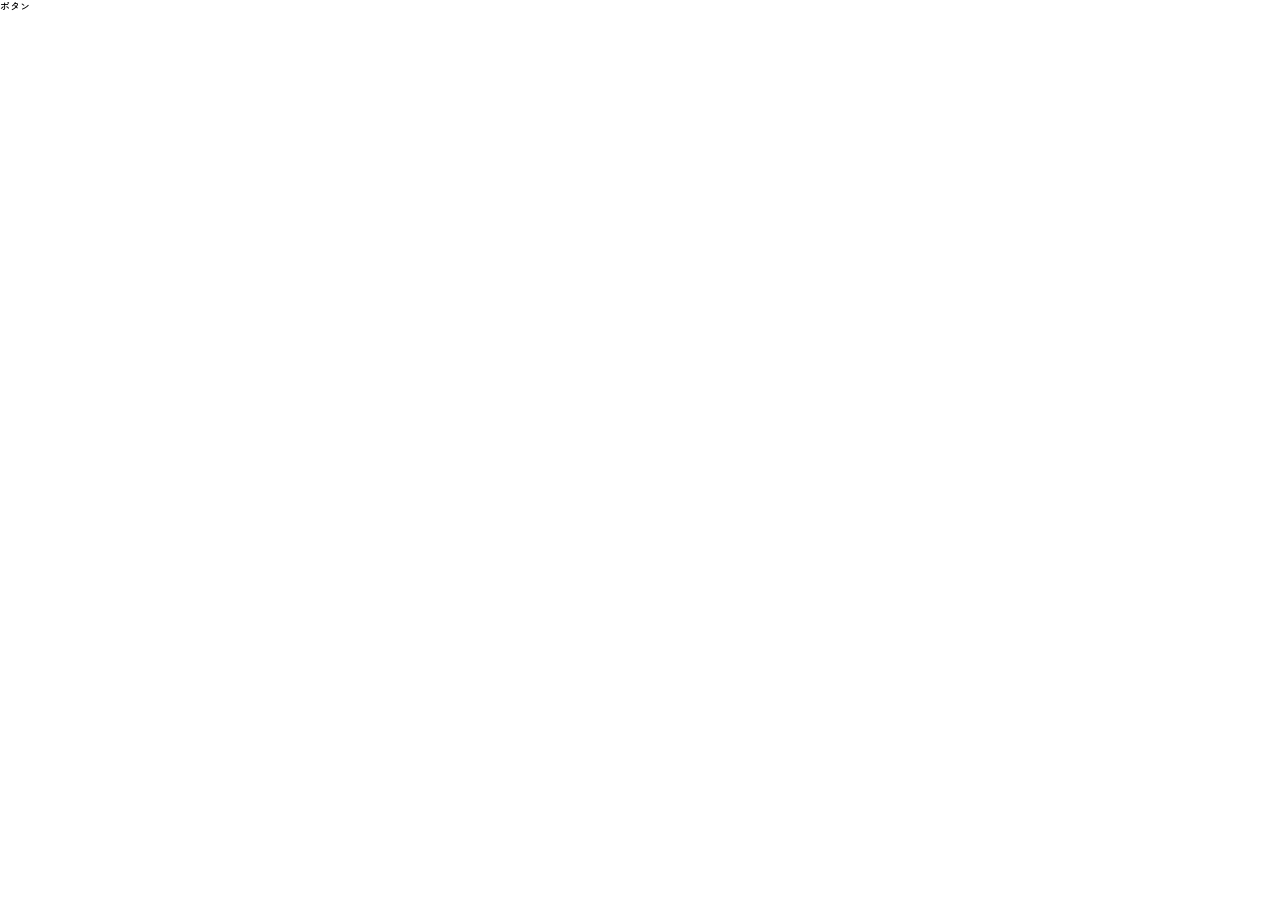
==== chara.html @ 54277536 "専攻絞り込みjs 完成" ====
<!DOCTYPE html>
<html lang="ja">
<head>
    <meta charset="UTF-8">
    <meta name="viewport" content="width=device-width, initial-scale=1.0">
    <title>卒制SP</title>

    <link rel="preconnect" href="https://fonts.googleapis.com">
    <link rel="preconnect" href="https://fonts.gstatic.com" crossorigin>
    <link href="https://fonts.googleapis.com/css2?family=Zen+Maru+Gothic:wght@500&display=swap" rel="stylesheet">

    <link rel="stylesheet" href="css/destyle.css">
    <link rel="stylesheet" href="css/style.css">
    <script src="js/jquery-3.7.1.min 2.js"></script>
    <script src="js/script.js"></script>
</head>
<body>
    

    <a href="main.html">ボタン</a>


</body>
</html>
---- css/destyle.css ----
/*! destyle.css v2.0.2 | MIT License | https://github.com/nicolas-cusan/destyle.css */

/* Reset box-model and set borders */
/* ============================================ */

*,
::before,
::after {
  box-sizing: border-box;
  border-style: solid;
  border-width: 0;
}

/* Document */
/* ============================================ */

/**
 * 1. Correct the line height in all browsers.
 * 2. Prevent adjustments of font size after orientation changes in iOS.
 * 3. Remove gray overlay on links for iOS.
 */

html {
  line-height: 1.15; /* 1 */
  -webkit-text-size-adjust: 100%; /* 2 */
  -webkit-tap-highlight-color: transparent; /* 3*/
}

/* Sections */
/* ============================================ */

/**
 * Remove the margin in all browsers.
 */

body {
  margin: 0;
}

/**
 * Render the `main` element consistently in IE.
 */

main {
  display: block;
}

/* Vertical rhythm */
/* ============================================ */

p,
table,
blockquote,
address,
pre,
iframe,
form,
figure,
dl {
  margin: 0;
}

/* Headings */
/* ============================================ */

h1,
h2,
h3,
h4,
h5,
h6 {
  font-size: inherit;
  line-height: inherit;
  font-weight: inherit;
  margin: 0;
}

/* Lists (enumeration) */
/* ============================================ */

ul,
ol {
  margin: 0;
  padding: 0;
  list-style: none;
}

/* Lists (definition) */
/* ============================================ */

dt {
  font-weight: bold;
}

dd {
  margin-left: 0;
}

/* Grouping content */
/* ============================================ */

/**
 * 1. Add the correct box sizing in Firefox.
 * 2. Show the overflow in Edge and IE.
 */

hr {
  box-sizing: content-box; /* 1 */
  height: 0; /* 1 */
  overflow: visible; /* 2 */
  border-top-width: 1px;
  margin: 0;
  clear: both;
  color: inherit;
}

/**
 * 1. Correct the inheritance and scaling of font size in all browsers.
 * 2. Correct the odd `em` font sizing in all browsers.
 */

pre {
  font-family: monospace, monospace; /* 1 */
  font-size: inherit; /* 2 */
}

address {
  font-style: inherit;
}

/* Text-level semantics */
/* ============================================ */

/**
 * Remove the gray background on active links in IE 10.
 */

a {
  background-color: transparent;
  text-decoration: none;
  color: inherit;
}

/**
 * 1. Remove the bottom border in Chrome 57-
 * 2. Add the correct text decoration in Chrome, Edge, IE, Opera, and Safari.
 */

abbr[title] {
  text-decoration: underline; /* 2 */
  text-decoration: underline dotted; /* 2 */
}

/**
 * Add the correct font weight in Chrome, Edge, and Safari.
 */

b,
strong {
  font-weight: bolder;
}

/**
 * 1. Correct the inheritance and scaling of font size in all browsers.
 * 2. Correct the odd `em` font sizing in all browsers.
 */

code,
kbd,
samp {
  font-family: monospace, monospace; /* 1 */
  font-size: inherit; /* 2 */
}

/**
 * Add the correct font size in all browsers.
 */

small {
  font-size: 80%;
}

/**
 * Prevent `sub` and `sup` elements from affecting the line height in
 * all browsers.
 */

sub,
sup {
  font-size: 75%;
  line-height: 0;
  position: relative;
  vertical-align: baseline;
}

sub {
  bottom: -0.25em;
}

sup {
  top: -0.5em;
}

/* Embedded content */
/* ============================================ */

/**
 * Prevent vertical alignment issues.
 */

img,
embed,
object,
iframe {
  vertical-align: bottom;
}

/* Forms */
/* ============================================ */

/**
 * Reset form fields to make them styleable
 */

button,
input,
optgroup,
select,
textarea {
  -webkit-appearance: none;
  appearance: none;
  vertical-align: middle;
  color: inherit;
  font: inherit;
  background: transparent;
  padding: 0;
  margin: 0;
  outline: 0;
  border-radius: 0;
  text-align: inherit;
}

/**
 * Reset radio and checkbox appearance to preserve their look in iOS.
 */

[type="checkbox"] {
  -webkit-appearance: checkbox;
  appearance: checkbox;
}

[type="radio"] {
  -webkit-appearance: radio;
  appearance: radio;
}

/**
 * Show the overflow in IE.
 * 1. Show the overflow in Edge.
 */

button,
input {
  /* 1 */
  overflow: visible;
}

/**
 * Remove the inheritance of text transform in Edge, Firefox, and IE.
 * 1. Remove the inheritance of text transform in Firefox.
 */

button,
select {
  /* 1 */
  text-transform: none;
}

/**
 * Correct the inability to style clickable types in iOS and Safari.
 */

button,
[type="button"],
[type="reset"],
[type="submit"] {
  cursor: pointer;
  -webkit-appearance: none;
  appearance: none;
}

button[disabled],
[type="button"][disabled],
[type="reset"][disabled],
[type="submit"][disabled] {
  cursor: default;
}

/**
 * Remove the inner border and padding in Firefox.
 */

button::-moz-focus-inner,
[type="button"]::-moz-focus-inner,
[type="reset"]::-moz-focus-inner,
[type="submit"]::-moz-focus-inner {
  border-style: none;
  padding: 0;
}

/**
 * Restore the focus styles unset by the previous rule.
 */

button:-moz-focusring,
[type="button"]:-moz-focusring,
[type="reset"]:-moz-focusring,
[type="submit"]:-moz-focusring {
  outline: 1px dotted ButtonText;
}

/**
 * Remove arrow in IE10 & IE11
 */

select::-ms-expand {
  display: none;
}

/**
 * Remove padding
 */

option {
  padding: 0;
}

/**
 * Reset to invisible
 */

fieldset {
  margin: 0;
  padding: 0;
  min-width: 0;
}

/**
 * 1. Correct the text wrapping in Edge and IE.
 * 2. Correct the color inheritance from `fieldset` elements in IE.
 * 3. Remove the padding so developers are not caught out when they zero out
 *    `fieldset` elements in all browsers.
 */

legend {
  color: inherit; /* 2 */
  display: table; /* 1 */
  max-width: 100%; /* 1 */
  padding: 0; /* 3 */
  white-space: normal; /* 1 */
}

/**
 * Add the correct vertical alignment in Chrome, Firefox, and Opera.
 */

progress {
  vertical-align: baseline;
}

/**
 * Remove the default vertical scrollbar in IE 10+.
 */

textarea {
  overflow: auto;
}

/**
 * Correct the cursor style of increment and decrement buttons in Chrome.
 */

[type="number"]::-webkit-inner-spin-button,
[type="number"]::-webkit-outer-spin-button {
  height: auto;
}

/**
 * 1. Correct the outline style in Safari.
 */

[type="search"] {
  outline-offset: -2px; /* 1 */
}

/**
 * Remove the inner padding in Chrome and Safari on macOS.
 */

[type="search"]::-webkit-search-decoration {
  -webkit-appearance: none;
}

/**
 * 1. Correct the inability to style clickable types in iOS and Safari.
 * 2. Change font properties to `inherit` in Safari.
 */

::-webkit-file-upload-button {
  -webkit-appearance: button; /* 1 */
  font: inherit; /* 2 */
}

/**
 * Clickable labels
 */

label[for] {
  cursor: pointer;
}

/* Interactive */
/* ============================================ */

/*
 * Add the correct display in Edge, IE 10+, and Firefox.
 */

details {
  display: block;
}

/*
 * Add the correct display in all browsers.
 */

summary {
  display: list-item;
}

/*
 * Remove outline for editable content.
 */

[contenteditable] {
  outline: none;
}

/* Table */
/* ============================================ */

table {
  border-collapse: collapse;
  border-spacing: 0;
}

caption {
  text-align: left;
}

td,
th {
  vertical-align: top;
  padding: 0;
}

th {
  text-align: left;
  font-weight: bold;
}

/* Misc */
/* ============================================ */

/**
 * Add the correct display in IE 10+.
 */

template {
  display: none;
}

/**
 * Add the correct display in IE 10.
 */

[hidden] {
  display: none;
}
---- css/style.css ----
html {
  font-family: "Zen Maru Gothic", sans-serif;
  font-weight: 500;
  font-style: normal;
  font-size: 10px;
}

.all-wrapper {
  width: 100vw;
  height: auto;
  background-color: #F6F2EB;
}
.all-wrapper h1 {
  width: 100vw;
  padding: 20px 0;
  text-align: center;
  color: #fff;
  font-size: 2rem;
  background-color: #211816;
}
.all-wrapper .main-block-wrapper {
  width: 100%;
  padding: 0 5vw;
}
.all-wrapper .main-block-wrapper .main-block {
  width: 100%;
}
.all-wrapper .main-block-wrapper .main-block .filter-btn-block {
  width: 100%;
  margin: 20px 0;
  display: flex;
  align-items: center;
  justify-content: space-between;
}
.all-wrapper .main-block-wrapper .main-block .filter-btn-block .filter-btn {
  width: calc((100% - 20px) / 5);
  padding: 4px 0;
  border: #211816 3px solid;
  border-radius: 40px;
  font-size: 1.6rem;
  text-align: center;
  background-color: #F6F2EB;
}
.all-wrapper .main-block-wrapper .main-block .filter-btn-block .filter-btn.btn-on.all {
  background-color: #211816;
  color: #fff;
}
.all-wrapper .main-block-wrapper .main-block .filter-btn-block .filter-btn.btn-on.web {
  background-color: #3053F0;
  color: #fff;
}
.all-wrapper .main-block-wrapper .main-block .filter-btn-block .filter-btn.btn-on.gra {
  background-color: #D00C3E;
  color: #fff;
}
.all-wrapper .main-block-wrapper .main-block .filter-btn-block .filter-btn.btn-on.mov {
  background-color: #F5CE28;
}
.all-wrapper .main-block-wrapper .main-block .filter-btn-block .filter-btn.btn-on.teacher {
  background-color: #fff;
}
.all-wrapper .main-block-wrapper .main-block .filter-btn-block .filter-btn .all:hover {
  background-color: #211816;
  color: #fff;
}
.all-wrapper .main-block-wrapper .main-block .filter-btn-block .filter-btn .web:hover {
  background-color: #3053F0;
  color: #fff;
}
.all-wrapper .main-block-wrapper .main-block .filter-btn-block .filter-btn .gra:hover {
  background-color: #D00C3E;
  color: #fff;
}
.all-wrapper .main-block-wrapper .main-block .filter-btn-block .filter-btn .mov:hover {
  background-color: #F5CE28;
}
.all-wrapper .main-block-wrapper .main-block .filter-btn-block .filter-btn .teacher:hover {
  background-color: #fff;
}
.all-wrapper .main-block-wrapper .main-block .chara-block-wrapper {
  width: 100%;
}
.all-wrapper .main-block-wrapper .main-block .chara-block-wrapper .chara-block {
  width: 100%;
  display: flex;
  flex-wrap: wrap;
  justify-content: space-between;
  row-gap: 4vw;
}
.all-wrapper .main-block-wrapper .main-block .chara-block-wrapper .chara-block li {
  width: 43vw;
  height: 43vw;
  background-color: #fff;
  border: #211816 4px solid;
  border-radius: 10px;
}
.all-wrapper .main-block-wrapper .main-block .chara-block-wrapper .chara-block li a {
  width: 100%;
  height: 100%;
  display: flex;
  align-items: center;
  justify-content: center;
}
.all-wrapper .main-block-wrapper .main-block .chara-block-wrapper .chara-block li a img {
  width: auto;
  height: 40vw;
  -o-object-fit: cover;
     object-fit: cover;
}
.all-wrapper footer {
  width: 100vw;
  margin-top: 40px;
  padding: 10px 0;
  text-align: center;
  color: #fff;
  background-color: #211816;
}/*# sourceMappingURL=style.css.map */
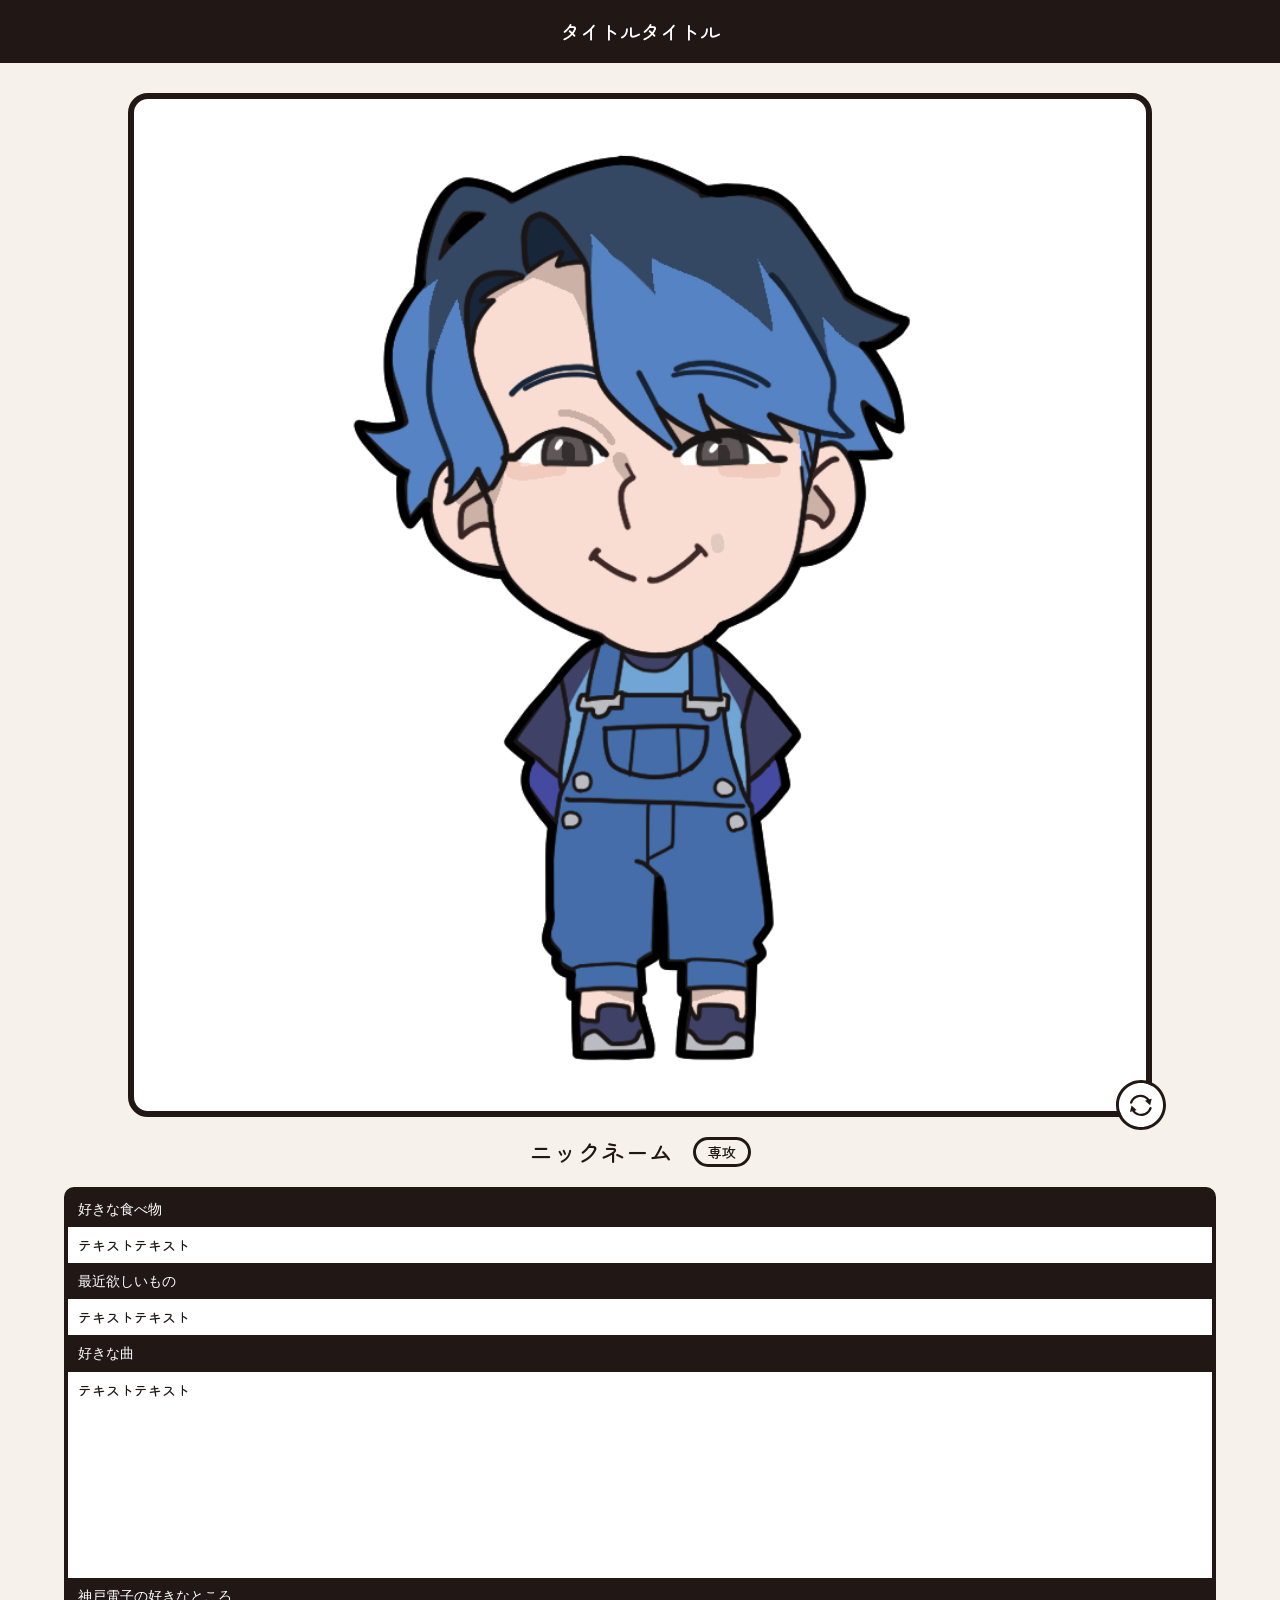
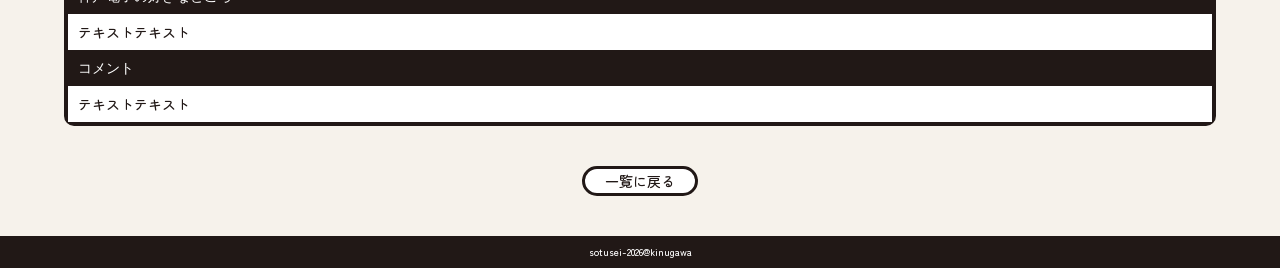
==== commit d22fa922: "charaページ　ベース完了" ====
--- a/chara.html
+++ b/chara.html
@@ -1,5 +1,6 @@
 <!DOCTYPE html>
 <html lang="ja">
+
 <head>
     <meta charset="UTF-8">
     <meta name="viewport" content="width=device-width, initial-scale=1.0">
@@ -14,11 +15,77 @@
     <script src="js/jquery-3.7.1.min 2.js"></script>
     <script src="js/script.js"></script>
 </head>
+
 <body>
-    
 
-    <a href="main.html">ボタン</a>
+
+    <!-- 背景+padding -->
+    <div class="all-wrapper chara">
+
+        <h1>タイトルタイトル</h1>
+
+        <div class="main-block-wrapper">
+            <div class="main-block">
+
+                <div class="chara-image-block">
+                    <div class="chara-image">
+                        <img class="c-img c-main" src="img/chara_angelica.png" alt="アンジェリカ">
+                        <img class="c-img c-hover" src="img/chara_angelica02.png" alt="アンジェリカ02">
+                    </div>
+                    <div class="rotate">
+                        <svg width="50" height="50" viewBox="0 0 50 50" fill="none" xmlns="http://www.w3.org/2000/svg">
+                            <path
+                                d="M47.0581 24.9988C47.0581 37.1815 37.182 47.0576 24.9993 47.0576C12.8165 47.0576 2.94043 37.1815 2.94043 24.9988C2.94043 12.816 12.8165 2.93994 24.9993 2.93994C37.182 2.93994 47.0581 12.816 47.0581 24.9988Z"
+                                fill="white" />
+                            <path
+                                d="M47.0588 25C47.0588 12.8172 37.1828 2.94118 25 2.94118C12.8172 2.94118 2.94118 12.8172 2.94118 25C2.94118 37.1828 12.8172 47.0588 25 47.0588C37.1828 47.0588 47.0588 37.1828 47.0588 25ZM50 25C50 38.8071 38.8071 50 25 50C11.1929 50 0 38.8071 0 25C0 11.1929 11.1929 0 25 0C38.8071 0 50 11.1929 50 25Z"
+                                fill="#211816" />
+                            <path
+                                d="M15.1415 22.6051C16.3467 18.6966 20.0529 15.8504 24.4377 15.8504C29.7996 15.8504 34.1493 20.1054 34.1493 25.3568"
+                                fill="white" />
+                            <path
+                                d="M33.4268 19.3581C31.4114 16.4718 28.0386 14.7051 24.4377 14.7051C19.6785 14.7051 15.3931 17.8176 14.0211 22.2758C13.8339 22.8829 14.185 23.5214 14.8022 23.7047C14.9163 23.739 15.0274 23.7533 15.1415 23.7533C15.6446 23.7533 16.1097 23.4326 16.2618 22.9373C17.3412 19.4382 20.7023 16.9958 24.4407 16.9958C27.0236 16.9958 29.4544 18.1554 31.0633 20.0854L28.9981 20.721L34.1523 25.3568L35.6792 18.6708L33.4327 19.3609L33.4268 19.3581Z"
+                                fill="#211816" />
+                            <path
+                                d="M34.5055 28.1257C33.3003 32.0342 29.5941 34.8804 25.2063 34.8804C19.8445 34.8804 15.4947 30.6254 15.4947 25.374"
+                                fill="white" />
+                            <path
+                                d="M34.8419 27.0293C34.2247 26.8461 33.5694 27.1897 33.3822 27.7938C32.3028 31.2929 28.9418 33.7353 25.2034 33.7353C22.6205 33.7353 20.1896 32.5757 18.5808 30.6458L20.6489 30.0101L15.4976 25.3772L13.9707 32.0631L16.2172 31.3731C18.2327 34.2593 21.6084 36.026 25.2063 36.026C29.9656 36.026 34.251 32.9136 35.6258 28.4553C35.8131 27.8511 35.462 27.2097 34.8448 27.0265L34.8419 27.0293Z"
+                                fill="#211816" />
+                        </svg>
+                    </div>
+                </div>
+
+                <div class="person-block">
+                    <h2 class="name">ニックネーム</h2>
+                    <div class="major">専攻</div>
+                </div>
+
+                <div class="detail-block">
+                    <dl>
+                        <dt class="food food-q">好きな食べ物</dt>
+                        <dd class="food food-a">テキストテキスト</dd>
+                        <dt class="want want-q">最近欲しいもの</dt>
+                        <dd class="want want-a">テキストテキスト</dd>
+                        <dt class="music music-q">好きな曲</dt>
+                        <dd class="music music-a">テキストテキスト</dd>
+                        <dd><iframe src="" frameborder="0"></iframe></dd>
+                        <dt class="kd kd-q">神戸電子の好きなところ</dt>
+                        <dd class="kd kd-a">テキストテキスト</dd>
+                        <dt class="free free-q">コメント</dt>
+                        <dd class="free free-a">テキストテキスト</dd>
+                    </dl>
+                </div>
+
+                <a class="to-main" href="main.html">一覧に戻る</a>
+
+            </div>
+        </div>
+
+        <footer>sotusei-2026@kinugawa</footer>
+    </div>
 
 
 </body>
+
 </html>
--- a/css/style.css
+++ b/css/style.css
@@ -3,6 +3,7 @@
   font-weight: 500;
   font-style: normal;
   font-size: 10px;
+  color: #211816;
 }
 
 .all-wrapper {
@@ -107,6 +108,104 @@
   -o-object-fit: cover;
      object-fit: cover;
 }
+.all-wrapper.chara .main-block {
+  display: flex;
+  flex-direction: column;
+  align-items: center;
+  justify-content: center;
+}
+.all-wrapper.chara .main-block .chara-image-block {
+  position: relative;
+  width: 80vw;
+  height: 80vw;
+  margin-top: 30px;
+  background-color: #fff;
+  border: #211816 6px solid;
+  border-radius: 20px;
+}
+.all-wrapper.chara .main-block .chara-image-block .chara-image {
+  width: 100%;
+  height: 100%;
+  display: flex;
+  align-items: center;
+  justify-content: center;
+  perspective: 800px;
+  transform-style: preserve-3d;
+  transition: 0.4s;
+}
+.all-wrapper.chara .main-block .chara-image-block .chara-image .c-img {
+  position: absolute;
+  width: auto;
+  height: 74vw;
+  backface-visibility: hidden;
+  transform-style: preserve-3d;
+}
+.all-wrapper.chara .main-block .chara-image-block .chara-image .c-img.c-main {
+  transform: rotateY(0deg);
+}
+.all-wrapper.chara .main-block .chara-image-block .chara-image .c-img.c-hover {
+  transform: rotateY(180deg);
+}
+.all-wrapper.chara .main-block .chara-image-block .chara-image.rotate-on {
+  transform: rotateY(180deg);
+}
+.all-wrapper.chara .main-block .chara-image-block .rotate {
+  position: absolute;
+  bottom: -20px;
+  right: -20px;
+  cursor: pointer;
+}
+.all-wrapper.chara .main-block .person-block {
+  display: flex;
+  align-items: center;
+  justify-content: center;
+  gap: 20px;
+  width: 100%;
+  margin-top: 20px;
+}
+.all-wrapper.chara .main-block .person-block .name {
+  font-size: 2.4rem;
+}
+.all-wrapper.chara .main-block .person-block .major {
+  padding: 4px 12px;
+  border: #211816 3px solid;
+  border-radius: 40px;
+  font-size: 1.4rem;
+  text-align: center;
+  background-color: #F6F2EB;
+}
+.all-wrapper.chara .main-block .detail-block {
+  width: 100%;
+  margin-top: 20px;
+  border: #211816 solid 4px;
+  border-radius: 10px;
+}
+.all-wrapper.chara .main-block .detail-block dl dt,
+.all-wrapper.chara .main-block .detail-block dl dd {
+  padding: 10px;
+  font-size: 1.4rem;
+}
+.all-wrapper.chara .main-block .detail-block dl dt {
+  background-color: #211816;
+  color: #fff;
+  font-weight: lighter;
+}
+.all-wrapper.chara .main-block .detail-block dl dd {
+  background-color: #fff;
+}
+.all-wrapper.chara .main-block .to-main {
+  padding: 4px 20px;
+  background-color: #fff;
+  border: #211816 solid 3px;
+  border-radius: 40px;
+  margin-top: 40px;
+  font-size: 1.4rem;
+  transition: 0.4s;
+}
+.all-wrapper.chara .main-block .to-main:hover {
+  background-color: #211816;
+  color: #fff;
+}
 .all-wrapper footer {
   width: 100vw;
   margin-top: 40px;
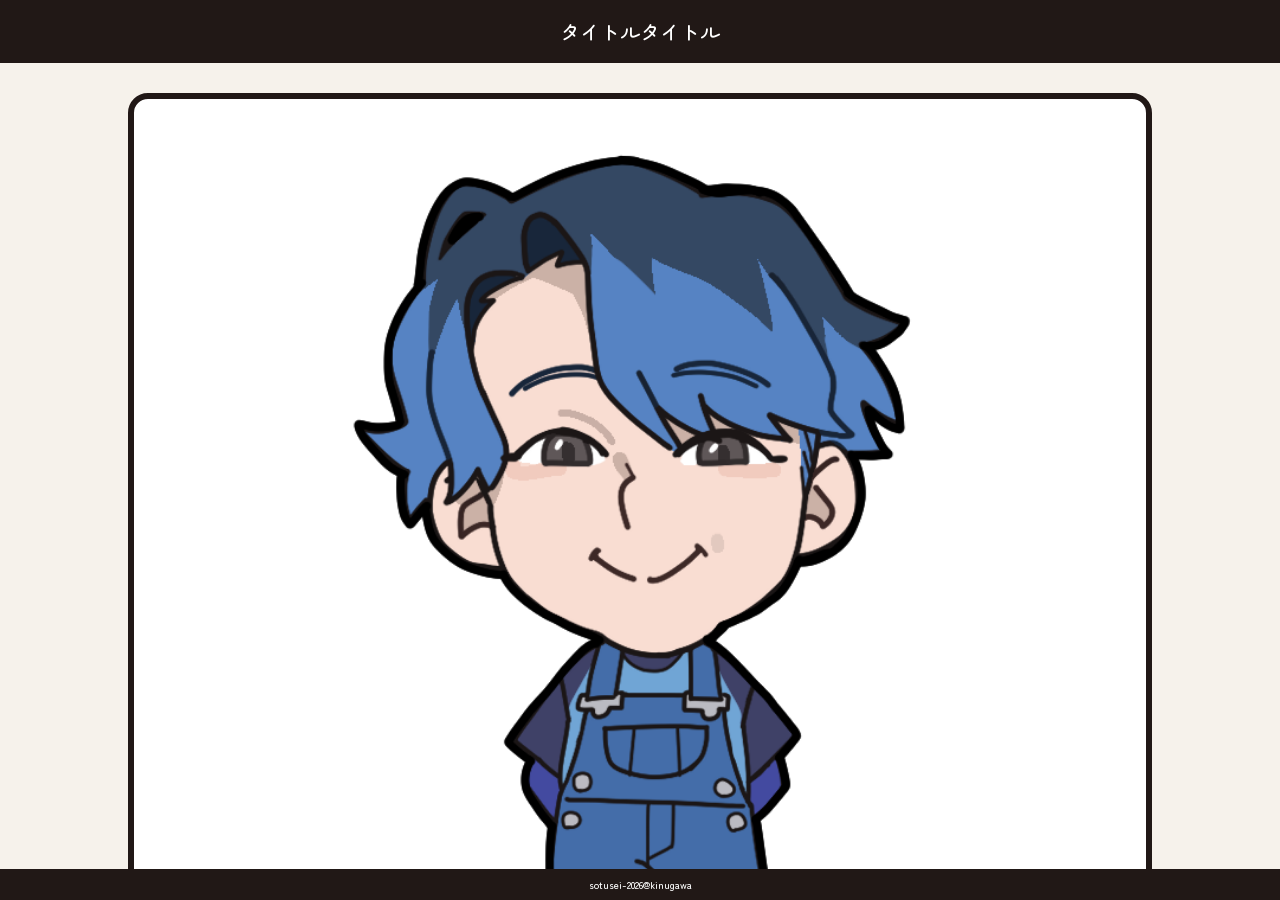
==== commit f69afde0: "charaページ　js" ====
--- a/chara.html
+++ b/chara.html
@@ -13,6 +13,7 @@
     <link rel="stylesheet" href="css/destyle.css">
     <link rel="stylesheet" href="css/style.css">
     <script src="js/jquery-3.7.1.min 2.js"></script>
+    <script src="js/set.js"></script>
     <script src="js/script.js"></script>
 </head>
 
@@ -20,7 +21,7 @@
 
 
     <!-- 背景+padding -->
-    <div class="all-wrapper chara">
+    <div class="all-wrapper chara-wrapper">
 
         <h1>タイトルタイトル</h1>
 
@@ -57,23 +58,22 @@
                 </div>
 
                 <div class="person-block">
-                    <h2 class="name">ニックネーム</h2>
+                    <h2 class="name"></h2>
                     <div class="major">専攻</div>
                 </div>
 
                 <div class="detail-block">
                     <dl>
-                        <dt class="food food-q">好きな食べ物</dt>
-                        <dd class="food food-a">テキストテキスト</dd>
+                        <dt class="food food-q corner-top">好きな食べ物</dt>
+                        <dd class="food food-a"></dd>
                         <dt class="want want-q">最近欲しいもの</dt>
-                        <dd class="want want-a">テキストテキスト</dd>
+                        <dd class="want want-a"></dd>
                         <dt class="music music-q">好きな曲</dt>
-                        <dd class="music music-a">テキストテキスト</dd>
-                        <dd><iframe src="" frameborder="0"></iframe></dd>
+                        <dd class="music music-a"></dd>
                         <dt class="kd kd-q">神戸電子の好きなところ</dt>
-                        <dd class="kd kd-a">テキストテキスト</dd>
+                        <dd class="kd kd-a"></dd>
                         <dt class="free free-q">コメント</dt>
-                        <dd class="free free-a">テキストテキスト</dd>
+                        <dd class="free free-a corner-bottom"></dd>
                     </dl>
                 </div>
 
--- a/css/style.css
+++ b/css/style.css
@@ -8,8 +8,9 @@
 
 .all-wrapper {
   width: 100vw;
-  height: auto;
+  height: 100vh;
   background-color: #F6F2EB;
+  overflow: scroll;
 }
 .all-wrapper h1 {
   width: 100vw;
@@ -80,6 +81,7 @@
 }
 .all-wrapper .main-block-wrapper .main-block .chara-block-wrapper {
   width: 100%;
+  margin-bottom: 60px;
 }
 .all-wrapper .main-block-wrapper .main-block .chara-block-wrapper .chara-block {
   width: 100%;
@@ -108,13 +110,13 @@
   -o-object-fit: cover;
      object-fit: cover;
 }
-.all-wrapper.chara .main-block {
+.all-wrapper.chara-wrapper .main-block {
   display: flex;
   flex-direction: column;
   align-items: center;
   justify-content: center;
 }
-.all-wrapper.chara .main-block .chara-image-block {
+.all-wrapper.chara-wrapper .main-block .chara-image-block {
   position: relative;
   width: 80vw;
   height: 80vw;
@@ -123,7 +125,7 @@
   border: #211816 6px solid;
   border-radius: 20px;
 }
-.all-wrapper.chara .main-block .chara-image-block .chara-image {
+.all-wrapper.chara-wrapper .main-block .chara-image-block .chara-image {
   width: 100%;
   height: 100%;
   display: flex;
@@ -133,29 +135,29 @@
   transform-style: preserve-3d;
   transition: 0.4s;
 }
-.all-wrapper.chara .main-block .chara-image-block .chara-image .c-img {
+.all-wrapper.chara-wrapper .main-block .chara-image-block .chara-image .c-img {
   position: absolute;
   width: auto;
   height: 74vw;
   backface-visibility: hidden;
   transform-style: preserve-3d;
 }
-.all-wrapper.chara .main-block .chara-image-block .chara-image .c-img.c-main {
+.all-wrapper.chara-wrapper .main-block .chara-image-block .chara-image .c-img.c-main {
   transform: rotateY(0deg);
 }
-.all-wrapper.chara .main-block .chara-image-block .chara-image .c-img.c-hover {
+.all-wrapper.chara-wrapper .main-block .chara-image-block .chara-image .c-img.c-hover {
   transform: rotateY(180deg);
 }
-.all-wrapper.chara .main-block .chara-image-block .chara-image.rotate-on {
+.all-wrapper.chara-wrapper .main-block .chara-image-block .chara-image.rotate-on {
   transform: rotateY(180deg);
 }
-.all-wrapper.chara .main-block .chara-image-block .rotate {
+.all-wrapper.chara-wrapper .main-block .chara-image-block .rotate {
   position: absolute;
   bottom: -20px;
   right: -20px;
   cursor: pointer;
 }
-.all-wrapper.chara .main-block .person-block {
+.all-wrapper.chara-wrapper .main-block .person-block {
   display: flex;
   align-items: center;
   justify-content: center;
@@ -163,10 +165,10 @@
   width: 100%;
   margin-top: 20px;
 }
-.all-wrapper.chara .main-block .person-block .name {
+.all-wrapper.chara-wrapper .main-block .person-block .name {
   font-size: 2.4rem;
 }
-.all-wrapper.chara .main-block .person-block .major {
+.all-wrapper.chara-wrapper .main-block .person-block .major {
   padding: 4px 12px;
   border: #211816 3px solid;
   border-radius: 40px;
@@ -174,41 +176,68 @@
   text-align: center;
   background-color: #F6F2EB;
 }
-.all-wrapper.chara .main-block .detail-block {
+.all-wrapper.chara-wrapper .main-block .person-block .major.web {
+  background-color: #3053F0;
+  color: #fff;
+}
+.all-wrapper.chara-wrapper .main-block .person-block .major.gra {
+  background-color: #D00C3E;
+  color: #fff;
+}
+.all-wrapper.chara-wrapper .main-block .person-block .major.mov {
+  background-color: #F5CE28;
+}
+.all-wrapper.chara-wrapper .main-block .detail-block {
   width: 100%;
   margin-top: 20px;
   border: #211816 solid 4px;
   border-radius: 10px;
 }
-.all-wrapper.chara .main-block .detail-block dl dt,
-.all-wrapper.chara .main-block .detail-block dl dd {
+.all-wrapper.chara-wrapper .main-block .detail-block dl dt,
+.all-wrapper.chara-wrapper .main-block .detail-block dl dd {
   padding: 10px;
   font-size: 1.4rem;
-}
-.all-wrapper.chara .main-block .detail-block dl dt {
+  line-height: 140%;
+}
+.all-wrapper.chara-wrapper .main-block .detail-block dl dt {
   background-color: #211816;
   color: #fff;
   font-weight: lighter;
 }
-.all-wrapper.chara .main-block .detail-block dl dd {
-  background-color: #fff;
-}
-.all-wrapper.chara .main-block .to-main {
+.all-wrapper.chara-wrapper .main-block .detail-block dl dt.corner-top {
+  border-radius: 6px 6px 0 0;
+}
+.all-wrapper.chara-wrapper .main-block .detail-block dl dd {
+  background-color: #fff;
+}
+.all-wrapper.chara-wrapper .main-block .detail-block dl dd.music-a iframe {
+  width: 100%;
+  height: auto;
+  aspect-ratio: 16/9;
+  margin-top: 10px;
+  margin-bottom: 10px;
+}
+.all-wrapper.chara-wrapper .main-block .detail-block dl dd.corner-bottom {
+  border-radius: 0 0 6px 6px;
+}
+.all-wrapper.chara-wrapper .main-block .to-main {
   padding: 4px 20px;
   background-color: #fff;
   border: #211816 solid 3px;
   border-radius: 40px;
   margin-top: 40px;
+  margin-bottom: 60px;
   font-size: 1.4rem;
   transition: 0.4s;
 }
-.all-wrapper.chara .main-block .to-main:hover {
+.all-wrapper.chara-wrapper .main-block .to-main:hover {
   background-color: #211816;
   color: #fff;
 }
 .all-wrapper footer {
+  position: fixed;
+  bottom: 0;
   width: 100vw;
-  margin-top: 40px;
   padding: 10px 0;
   text-align: center;
   color: #fff;
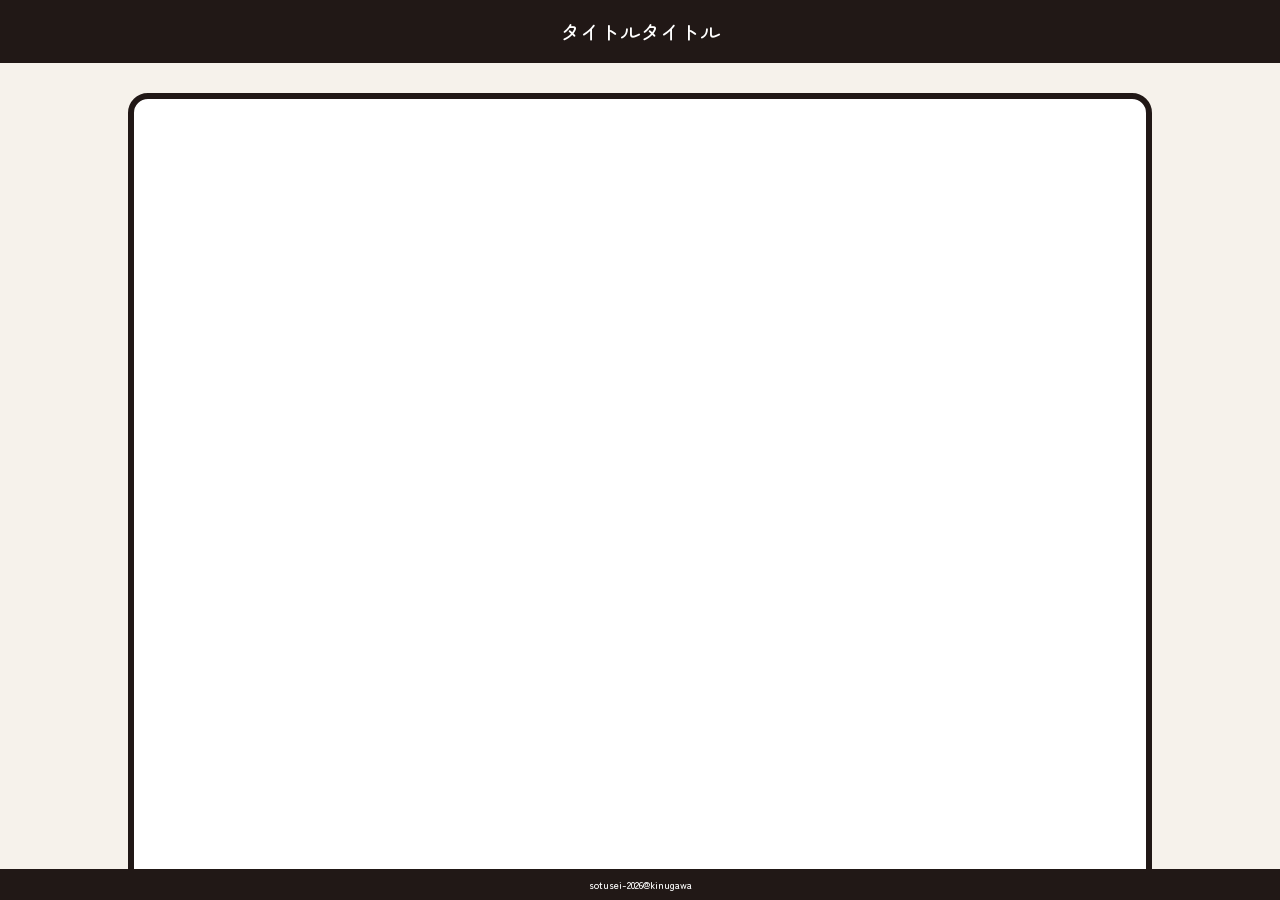
==== commit d2d14c86: "js完了" ====
--- a/chara.html
+++ b/chara.html
@@ -30,8 +30,8 @@
 
                 <div class="chara-image-block">
                     <div class="chara-image">
-                        <img class="c-img c-main" src="img/chara_angelica.png" alt="アンジェリカ">
-                        <img class="c-img c-hover" src="img/chara_angelica02.png" alt="アンジェリカ02">
+                        <!-- <img class="c-img c-main" src="img/chara_angelica.png" alt="アンジェリカ">
+                        <img class="c-img c-hover" src="img/chara_angelica02.png" alt="アンジェリカ02"> -->
                     </div>
                     <div class="rotate">
                         <svg width="50" height="50" viewBox="0 0 50 50" fill="none" xmlns="http://www.w3.org/2000/svg">
--- a/css/style.css
+++ b/css/style.css
@@ -187,6 +187,9 @@
 .all-wrapper.chara-wrapper .main-block .person-block .major.mov {
   background-color: #F5CE28;
 }
+.all-wrapper.chara-wrapper .main-block .person-block .major.teacher {
+  background-color: #fff;
+}
 .all-wrapper.chara-wrapper .main-block .detail-block {
   width: 100%;
   margin-top: 20px;
@@ -198,11 +201,11 @@
   padding: 10px;
   font-size: 1.4rem;
   line-height: 140%;
+  font-weight: lighter;
 }
 .all-wrapper.chara-wrapper .main-block .detail-block dl dt {
   background-color: #211816;
   color: #fff;
-  font-weight: lighter;
 }
 .all-wrapper.chara-wrapper .main-block .detail-block dl dt.corner-top {
   border-radius: 6px 6px 0 0;
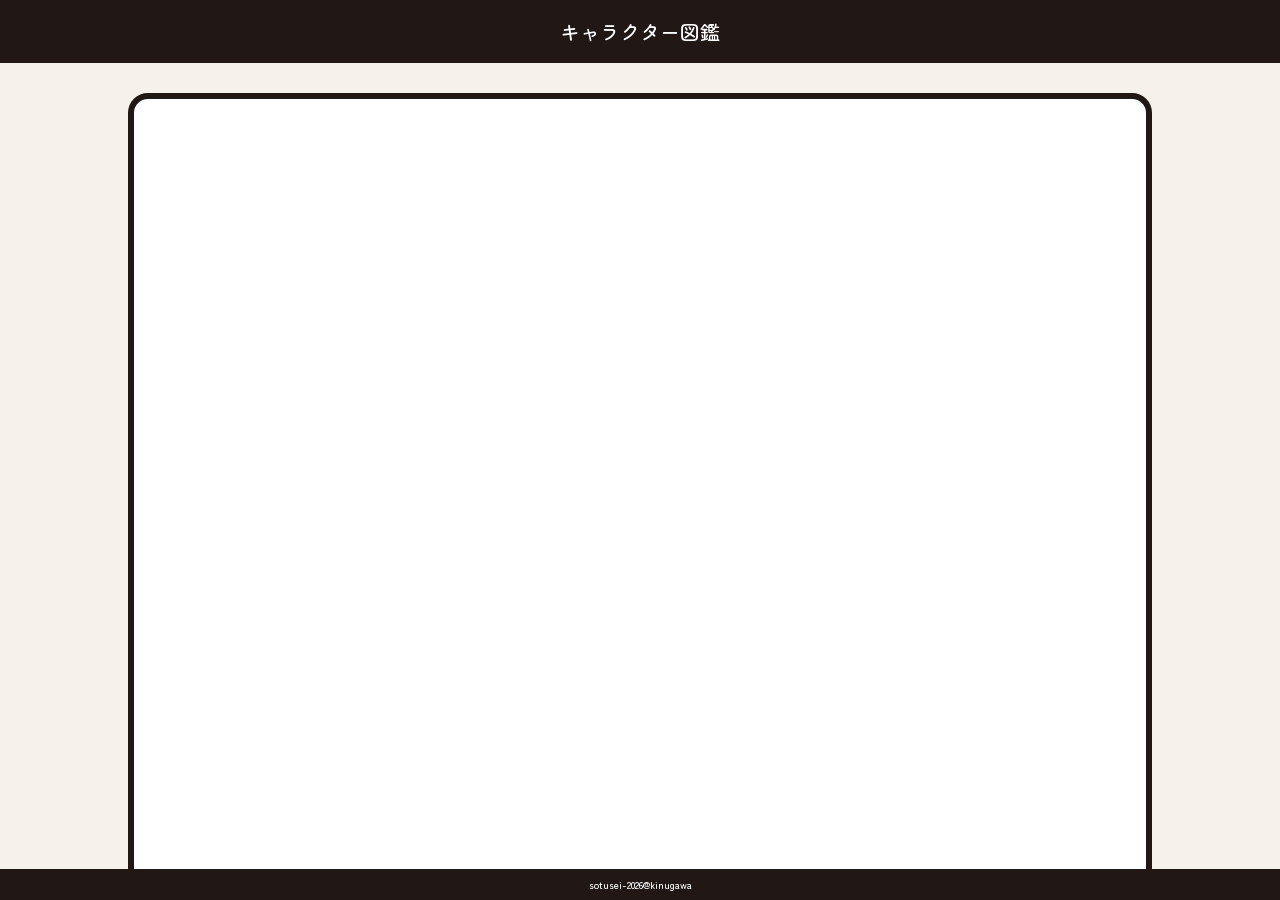
==== commit 97143948: "データ打ち込み完了　残り：イラスト" ====
--- a/chara.html
+++ b/chara.html
@@ -23,7 +23,7 @@
     <!-- 背景+padding -->
     <div class="all-wrapper chara-wrapper">
 
-        <h1>タイトルタイトル</h1>
+        <h1>キャラクター図鑑</h1>
 
         <div class="main-block-wrapper">
             <div class="main-block">
--- a/css/style.css
+++ b/css/style.css
@@ -220,6 +220,10 @@
   margin-top: 10px;
   margin-bottom: 10px;
 }
+.all-wrapper.chara-wrapper .main-block .detail-block dl dd.music-a .a-url {
+  text-decoration: underline;
+  color: #3053F0;
+}
 .all-wrapper.chara-wrapper .main-block .detail-block dl dd.corner-bottom {
   border-radius: 0 0 6px 6px;
 }
